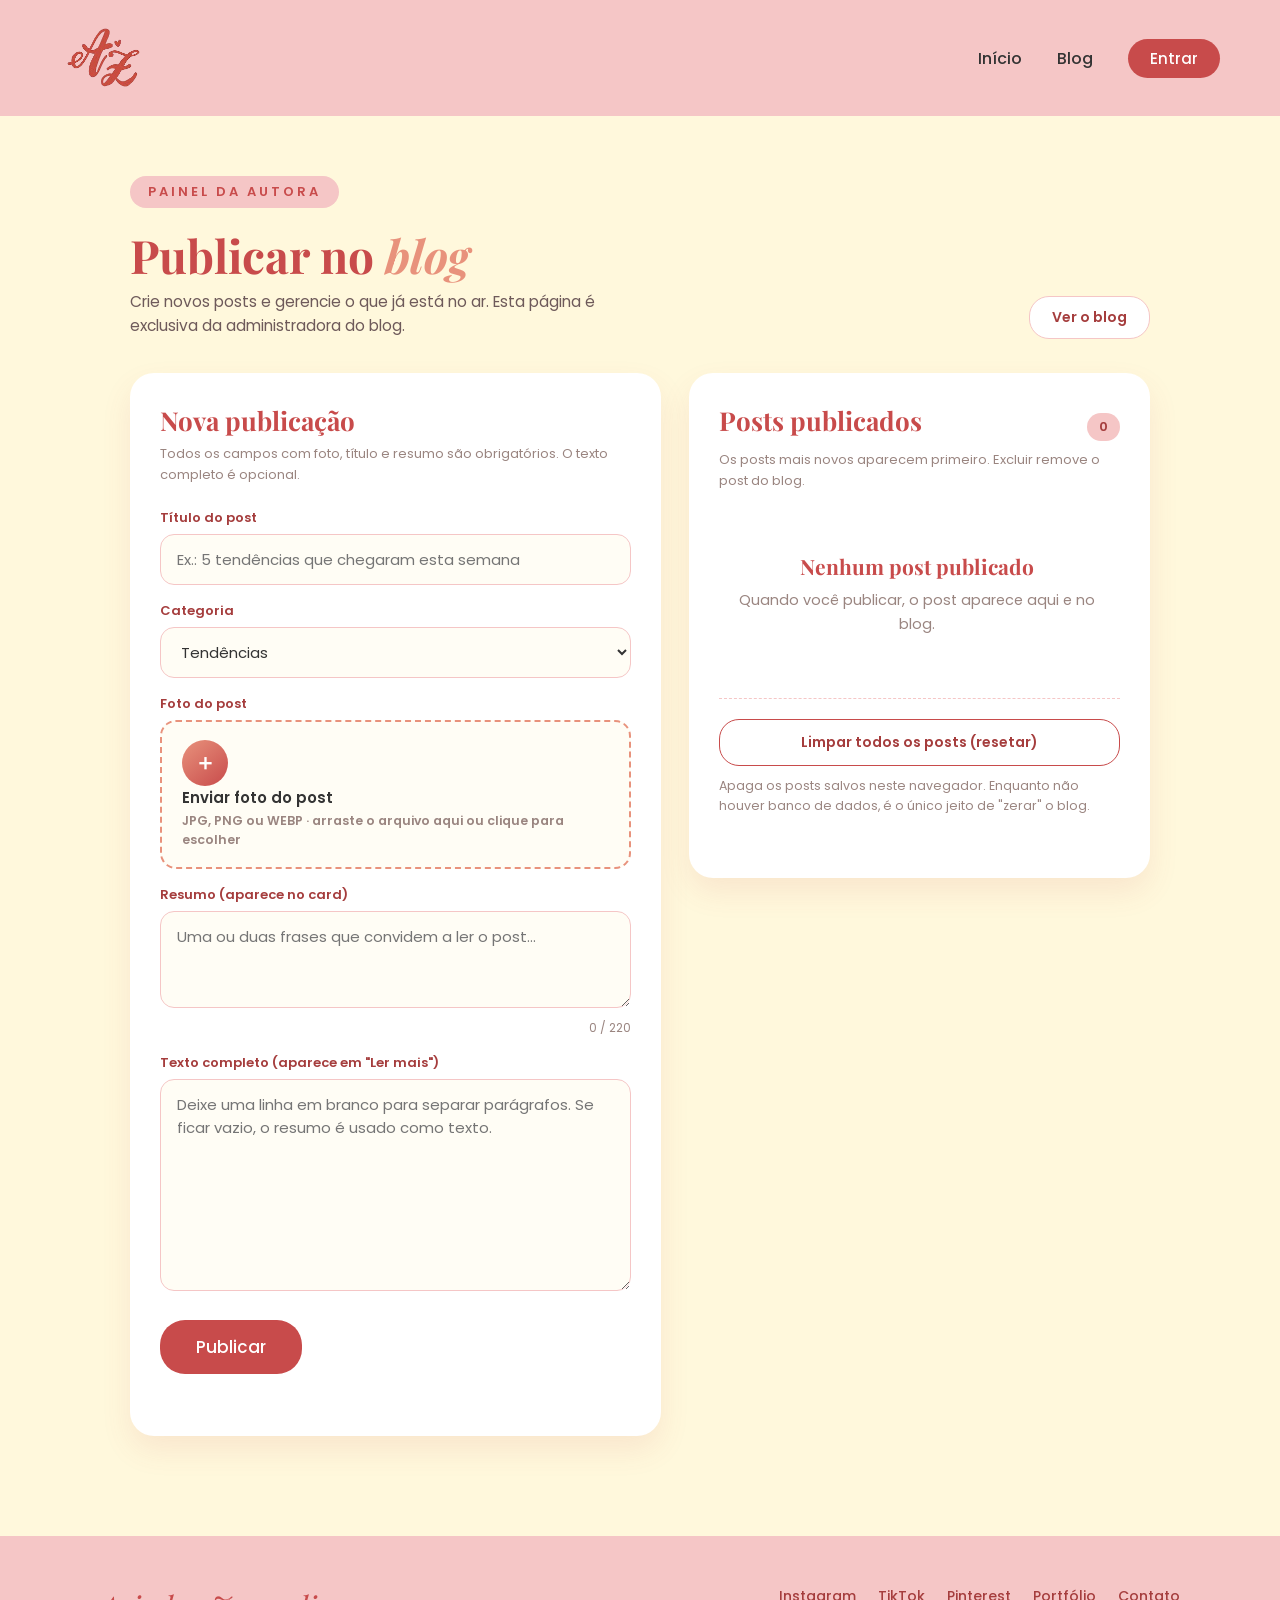
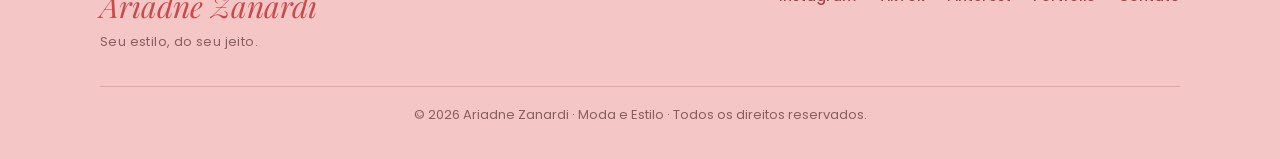
==== admin-blog.html @ e95bd49a "Inserção de telas de guarda-roupa - estágio inicial" ====
<!DOCTYPE html>
<html lang="pt-BR">
<head>
    <meta charset="UTF-8">
    <meta name="viewport" content="width=device-width, initial-scale=1.0">
    <meta name="robots" content="noindex, nofollow">
    <title>Painel da Autora - Ariadne Zanardi</title>
    <link rel="stylesheet" href="./style/blog.css">
    <link rel="stylesheet" href="./style/admin-blog.css">
    <link href="https://fonts.googleapis.com/css2?family=Playfair+Display:ital,wght@0,400;0,600;0,700;1,400&family=Poppins:wght@300;400;500;600&display=swap" rel="stylesheet">
</head>
<body>
    <!-- ================= Header (mesmo do blog) ================= -->
    <header>
        <a href="index.html" class="logo-link">
            <img src="images/logo.png" alt="Ariadne Zanardi" class="logo"
                 onerror="this.classList.add('logo-broken'); document.getElementById('logoFallback').classList.add('show');">
            <span class="logo-fallback" id="logoFallback">Ariadne Zanardi</span>
        </a>
        <nav>
            <a href="index.html">Início</a>
            <a href="blog.html">Blog</a>
            <a href="conta.html" class="btn-entrar" id="navAuthLink">Entrar</a>
        </nav>
    </header>

    <main class="adm-wrap">

        <!-- ================= Painel da Autora (página exclusiva da administradora) ================= -->
        <div id="adminApp">

            <div class="adm-top">
                <div>
                    <span class="eyebrow">Painel da Autora</span>
                    <h1>Publicar no <em>blog</em></h1>
                    <p>Crie novos posts e gerencie o que já está no ar. Esta página é exclusiva da administradora do blog.</p>
                </div>
                <div class="adm-top-actions">
                    <a href="blog.html" class="adm-link-btn">Ver o blog</a>
                </div>
            </div>

            <div class="adm-layout">

                <!-- ---------- Nova publicação ---------- -->
                <section class="adm-card" aria-labelledby="formTitle">
                    <h2 id="formTitle">Nova publicação</h2>
                    <p class="note">Todos os campos com foto, título e resumo são obrigatórios. O texto completo é opcional.</p>

                    <div class="adm-field">
                        <label for="newTitle">Título do post</label>
                        <input type="text" id="newTitle" maxlength="120" placeholder="Ex.: 5 tendências que chegaram esta semana">
                    </div>

                    <div class="adm-field">
                        <label for="newCat">Categoria</label>
                        <select id="newCat">
                            <option value="tendencias">Tendências</option>
                            <option value="looks">Looks</option>
                            <option value="capsula">Guarda-roupa cápsula</option>
                            <option value="consultoria">Consultoria</option>
                        </select>
                    </div>

                    <div class="adm-field">
                        <span class="adm-label">Foto do post</span>

                        <label class="upload-box" for="newImage" id="uploadBox">
                            <input type="file" id="newImage" accept="image/*" hidden>
                            <span class="upload-icon">＋</span>
                            <span class="upload-text">
                                <strong>Enviar foto do post</strong>
                                <small>JPG, PNG ou WEBP · arraste o arquivo aqui ou clique para escolher</small>
                            </span>
                        </label>
                        <p class="upload-error" id="uploadError" role="alert"></p>

                        <div class="upload-preview" id="uploadPreview" hidden>
                            <img id="previewImg" alt="Prévia da foto do post">
                            <button type="button" class="btn-remove" id="removeImage">Remover foto</button>
                        </div>
                    </div>

                    <div class="adm-field">
                        <label for="newExcerpt">Resumo (aparece no card)</label>
                        <textarea id="newExcerpt" rows="3" maxlength="220" placeholder="Uma ou duas frases que convidem a ler o post..."></textarea>
                        <span class="count" id="excerptCount">0 / 220</span>
                    </div>

                    <div class="adm-field">
                        <label for="newContent">Texto completo (aparece em "Ler mais")</label>
                        <textarea id="newContent" rows="8" placeholder="Deixe uma linha em branco para separar parágrafos. Se ficar vazio, o resumo é usado como texto."></textarea>
                    </div>

                    <button type="button" class="btn-blog adm-submit" id="publishBtn">Publicar</button>
                    <p class="adm-status" id="publishStatus" role="status"></p>
                </section>

                <!-- ---------- Posts publicados ---------- -->
                <section class="adm-card" aria-labelledby="listTitle">
                    <div class="adm-list-head">
                        <h2 id="listTitle">Posts publicados</h2>
                        <span class="adm-count" id="postCount">0</span>
                    </div>
                    <p class="note">Os posts mais novos aparecem primeiro. Excluir remove o post do blog.</p>

                    <ul class="adm-posts" id="postsList"></ul>

                    <hr class="author-divider">

                    <button type="button" class="btn-reset" id="resetPostsBtn">Limpar todos os posts (resetar)</button>
                    <p class="author-hint">
                        Apaga os posts salvos neste navegador. Enquanto não houver banco de dados,
                        é o único jeito de "zerar" o blog.
                    </p>
                    <p class="adm-status" id="listStatus" role="status"></p>
                </section>

            </div>
        </div>
    </main>

    <!-- ================= Footer ================= -->
    <footer>
        <div class="footer-inner">
            <div class="footer-brand">
                Ariadne Zanardi
                <small>Seu estilo, do seu jeito.</small>
            </div>
            <div class="footer-social">
                <a href="#">Instagram</a>
                <a href="#">TikTok</a>
                <a href="#">Pinterest</a>
                <a href="#">Portfólio</a>
                <a href="#">Contato</a>
            </div>
        </div>
        <p class="footer-bottom">© <span id="year"></span> Ariadne Zanardi · Moda e Estilo · Todos os direitos reservados.</p>
    </footer>

    <script type="module" src="./database/navAuth.js"></script>
    <script>
        /* ==========================================================
           PAINEL DA AUTORA — protótipo sem banco de dados

           Esta página é só da administradora e abre livremente (sem login).
           Tudo que depende de servidor está concentrado em UM objeto,
           o PostsAPI, para quem for ligar o banco trocar só ele.

           ----------------------------------------------------------
           PONTOS DE BACKEND (resumo para quem for implementar)
           ----------------------------------------------------------
           POSTS (tabela sugerida: posts)
             id (PK) | title | category | excerpt | content | image_url
             | created_at | author_id
             GET    /api/posts           -> lista (blog.html também usa)
             POST   /api/posts           -> cria (multipart/form-data, com a imagem)
             DELETE /api/posts/:id       -> exclui um post
             DELETE /api/posts           -> apaga todos (opcional; só para o reset)
             * A imagem deve ir para um storage (S3, Firebase Storage,
               pasta do servidor...) e o banco guarda só a URL em image_url.

           PERMISSÃO (quando houver login)
             * Esta página não tem proteção no navegador. Quando existir
               login, os endpoints de escrita (POST/DELETE) devem aceitar só
               usuários com role === 'admin' (401/403 para os demais), e o
               link para esta página pode aparecer só para a admin.

           Enquanto isso, os posts ficam no localStorage com a MESMA chave
           e o MESMO formato que o blog.html lê (az_blog_posts).
           ========================================================== */

        const $ = id => document.getElementById(id);

        /* ==========================================================
           PostsAPI — acesso aos posts
              Todas as funções são async de propósito: quando virarem
              chamadas fetch(), o restante da página continua igual.
           ========================================================== */
        const PostsAPI = (() => {
            const STORAGE_KEY = 'az_blog_posts';   // mesma chave lida pelo blog.html

            function readLocal() {
                try {
                    const raw = localStorage.getItem(STORAGE_KEY);
                    return raw ? JSON.parse(raw) : [];
                } catch (e) {
                    console.error('Não foi possível ler os posts salvos:', e);
                    return [];
                }
            }

            function writeLocal(posts) {
                try {
                    localStorage.setItem(STORAGE_KEY, JSON.stringify(posts));
                    return true;
                } catch (e) {
                    // Ex.: estourou o limite do localStorage (fotos grandes)
                    console.error('Não foi possível salvar os posts:', e);
                    return false;
                }
            }

            return {
                /* BACKEND: const res = await fetch('/api/posts'); return res.json(); */
                async list() {
                    return readLocal();
                },

                /* BACKEND:
                   const data = new FormData();
                   data.append('image', imageFile);          // o File ORIGINAL, não o base64
                   data.append('title', title);
                   data.append('category', cat);
                   data.append('excerpt', excerpt);
                   data.append('content', content);
                   const res = await fetch('/api/posts', { method: 'POST', body: data, credentials: 'include' });
                   if (!res.ok) throw new Error('FALHA_AO_PUBLICAR');
                   return res.json();                        // devolve o post criado (com id e image_url)
                */
                async create({ title, cat, excerpt, content, imageDataUrl }) {
                    const now = new Date();
                    const post = {
                        id: Date.now(),
                        title,
                        cat,
                        excerpt,
                        content: content || excerpt,
                        imageUrl: imageDataUrl,
                        createdAt: now.getTime(),
                        dateLabel: now.toLocaleDateString('pt-BR', { day: 'numeric', month: 'short', year: 'numeric' })
                    };

                    const posts = readLocal();
                    posts.unshift(post);                      // post novo aparece primeiro
                    if (!writeLocal(posts)) throw new Error('ARMAZENAMENTO_CHEIO');
                    return post;
                },

                /* BACKEND: await fetch('/api/posts/' + id, { method: 'DELETE', credentials: 'include' }); */
                async remove(id) {
                    const posts = readLocal().filter(p => p.id !== id);
                    if (!writeLocal(posts)) throw new Error('FALHA_AO_EXCLUIR');
                },

                /* BACKEND: await fetch('/api/posts', { method: 'DELETE', credentials: 'include' }); */
                async clearAll() {
                    try {
                        localStorage.removeItem(STORAGE_KEY);
                    } catch (e) {
                        throw new Error('FALHA_AO_LIMPAR');
                    }
                }
            };
        })();

        const catLabels = {
            tendencias: 'Tendências',
            looks: 'Looks',
            capsula: 'Guarda-roupa cápsula',
            consultoria: 'Consultoria'
        };

        /* ==========================================================
           Lista de posts publicados
           ========================================================== */
        const postsList = $('postsList');
        const listStatus = $('listStatus');

        function buildPostItem(post) {
            const li = document.createElement('li');
            li.className = 'adm-post';

            const thumb = document.createElement('img');
            thumb.className = 'adm-post-thumb';
            thumb.src = post.imageUrl;
            thumb.alt = '';

            const info = document.createElement('div');
            info.className = 'adm-post-info';

            const title = document.createElement('h3');
            title.textContent = post.title;

            const meta = document.createElement('p');
            meta.className = 'adm-post-meta';
            const cat = document.createElement('span');
            cat.className = 'cat';
            cat.textContent = catLabels[post.cat] || post.cat;
            meta.append(cat, ' · ' + (post.dateLabel || ''));

            info.append(title, meta);

            const actions = document.createElement('div');
            actions.className = 'adm-post-actions';

            const view = document.createElement('a');
            view.className = 'adm-mini';
            view.href = 'post.html?id=' + post.id;
            view.textContent = 'Ver';

            const del = document.createElement('button');
            del.type = 'button';
            del.className = 'adm-mini danger';
            del.textContent = 'Excluir';
            del.addEventListener('click', () => deletePost(post));

            actions.append(view, del);
            li.append(thumb, info, actions);
            return li;
        }

        async function renderPosts() {
            const posts = await PostsAPI.list();
            postsList.innerHTML = '';
            $('postCount').textContent = posts.length;

            if (!posts.length) {
                const li = document.createElement('li');
                li.className = 'adm-empty';
                li.innerHTML = '<strong>Nenhum post publicado</strong>Quando você publicar, o post aparece aqui e no blog.';
                postsList.appendChild(li);
                return;
            }

            posts.forEach(p => postsList.appendChild(buildPostItem(p)));
        }

        async function deletePost(post) {
            if (!window.confirm('Excluir o post "' + post.title + '"? Essa ação não pode ser desfeita.')) return;

            try {
                await PostsAPI.remove(post.id);
                listStatus.classList.add('ok');
                listStatus.textContent = 'Post excluído.';
                renderPosts();
            } catch (err) {
                listStatus.classList.remove('ok');
                listStatus.textContent = 'Não foi possível excluir o post agora.';
            }
        }

        $('resetPostsBtn').addEventListener('click', async () => {
            const confirmed = window.confirm(
                'Tem certeza? Isso vai apagar TODOS os posts publicados. Essa ação não pode ser desfeita.'
            );
            if (!confirmed) return;

            try {
                await PostsAPI.clearAll();
                listStatus.classList.add('ok');
                listStatus.textContent = 'Posts apagados. O blog foi resetado.';
                renderPosts();
            } catch (err) {
                listStatus.classList.remove('ok');
                listStatus.textContent = 'Não foi possível apagar os posts agora.';
            }
        });

        /* ==========================================================
           Upload da foto do post
           ========================================================== */
        const imageInput = $('newImage');
        const uploadBox = $('uploadBox');
        const uploadError = $('uploadError');
        const uploadPreview = $('uploadPreview');
        const previewImg = $('previewImg');

        let uploadedFileDataUrl = null; // base64 já comprimido (para caber no localStorage)

        const MAX_SIZE_MB = 15;       // limite do arquivo ORIGINAL escolhido pela pessoa
        const MAX_DIMENSION = 1600;   // maior lado da imagem, depois de redimensionada
        const JPEG_QUALITY = 0.82;    // qualidade da compressão (0 a 1)

        /* Monta o conteúdo da caixa de upload sem usar innerHTML
           (o nome do arquivo vem do usuário). */
        function setUploadBox(icon, title, small) {
            uploadBox.querySelectorAll('.upload-icon, .upload-text').forEach(n => n.remove());

            const ic = document.createElement('span');
            ic.className = 'upload-icon';
            ic.textContent = icon;

            const text = document.createElement('span');
            text.className = 'upload-text';
            const strong = document.createElement('strong');
            strong.textContent = title;
            text.appendChild(strong);

            if (small) {
                const sm = document.createElement('small');
                sm.textContent = small;
                text.appendChild(sm);
            }

            uploadBox.append(ic, text);
        }

        const UPLOAD_IDLE = ['＋', 'Enviar foto do post', 'JPG, PNG ou WEBP · arraste o arquivo aqui ou clique para escolher'];

        /* BACKEND: com servidor, esta compressão deixa de ser necessária:
           envie o File original por FormData e guarde só a URL devolvida. */
        function compressImage(file) {
            return new Promise((resolve, reject) => {
                const reader = new FileReader();

                reader.onload = () => {
                    const img = new Image();

                    img.onload = () => {
                        let { width, height } = img;

                        if (width > MAX_DIMENSION || height > MAX_DIMENSION) {
                            if (width > height) {
                                height = Math.round(height * (MAX_DIMENSION / width));
                                width = MAX_DIMENSION;
                            } else {
                                width = Math.round(width * (MAX_DIMENSION / height));
                                height = MAX_DIMENSION;
                            }
                        }

                        const canvas = document.createElement('canvas');
                        canvas.width = width;
                        canvas.height = height;
                        canvas.getContext('2d').drawImage(img, 0, 0, width, height);

                        resolve(canvas.toDataURL('image/jpeg', JPEG_QUALITY));
                    };

                    img.onerror = () => reject(new Error('Não consegui processar essa imagem.'));
                    img.src = reader.result;
                };

                reader.onerror = () => reject(new Error('Não consegui ler essa imagem.'));
                reader.readAsDataURL(file);
            });
        }

        function clearImage() {
            uploadedFileDataUrl = null;
            imageInput.value = '';
            uploadPreview.hidden = true;
            previewImg.removeAttribute('src');
            uploadBox.classList.remove('has-file');
            setUploadBox(...UPLOAD_IDLE);
        }

        function showPreview(file) {
            uploadError.textContent = '';
            setUploadBox('⏳', 'Preparando a imagem…');

            compressImage(file)
                .then(dataUrl => {
                    uploadedFileDataUrl = dataUrl;
                    previewImg.src = dataUrl;
                    uploadPreview.hidden = false;

                    const approxKB = Math.round((dataUrl.length * 0.75) / 1024);
                    uploadBox.classList.add('has-file');
                    setUploadBox('✓', file.name, '~' + approxKB + ' KB depois de otimizada · clique para trocar a foto');
                })
                .catch(err => {
                    clearImage();
                    uploadError.textContent = err.message || 'Não consegui processar essa imagem, tente outra.';
                });
        }

        function handleFile(file) {
            if (!file) return;

            if (!file.type.startsWith('image/')) {
                uploadError.textContent = 'Escolha um arquivo de imagem (JPG, PNG ou WEBP).';
                return;
            }

            if (file.size > MAX_SIZE_MB * 1024 * 1024) {
                uploadError.textContent = 'A imagem é muito grande. Envie um arquivo de até ' + MAX_SIZE_MB + ' MB.';
                return;
            }

            showPreview(file);
        }

        imageInput.addEventListener('change', () => handleFile(imageInput.files[0]));

        ['dragenter', 'dragover'].forEach(evt =>
            uploadBox.addEventListener(evt, e => {
                e.preventDefault();
                uploadBox.classList.add('dragover');
            })
        );

        ['dragleave', 'drop'].forEach(evt =>
            uploadBox.addEventListener(evt, e => {
                e.preventDefault();
                uploadBox.classList.remove('dragover');
            })
        );

        uploadBox.addEventListener('drop', e => handleFile(e.dataTransfer.files[0]));
        $('removeImage').addEventListener('click', clearImage);

        /* ---------- Contador do resumo ---------- */
        const excerptField = $('newExcerpt');
        excerptField.addEventListener('input', () => {
            $('excerptCount').textContent = excerptField.value.length + ' / ' + excerptField.maxLength;
        });

        /* ==========================================================
           Publicar
           ========================================================== */
        const publishBtn = $('publishBtn');
        const publishStatus = $('publishStatus');

        function setPublishStatus(text, ok) {
            publishStatus.textContent = text;
            publishStatus.classList.toggle('ok', !!ok);
        }

        publishBtn.addEventListener('click', async () => {
            const title = $('newTitle').value.trim();
            const excerpt = excerptField.value.trim();
            const content = $('newContent').value.trim();

            if (!uploadedFileDataUrl) {
                uploadError.textContent = 'Envie a foto do post antes de publicar.';
                uploadBox.scrollIntoView({ behavior: 'smooth', block: 'center' });
                return;
            }

            if (!title || !excerpt) {
                setPublishStatus('Preencha título e resumo para publicar.', false);
                return;
            }

            publishBtn.disabled = true;
            setPublishStatus('Publicando…', true);

            try {
                await PostsAPI.create({
                    title,
                    cat: $('newCat').value,
                    excerpt,
                    content,
                    imageDataUrl: uploadedFileDataUrl
                });
            } catch (err) {
                publishBtn.disabled = false;
                setPublishStatus(
                    err.message === 'ARMAZENAMENTO_CHEIO'
                        ? 'Não deu para salvar: o navegador não tem mais espaço reservado para o site. ' +
                          'Tente uma foto mais simples ou exclua algum post antigo para abrir espaço.'
                        : 'Não foi possível publicar agora. Tente novamente.',
                    false
                );
                return;
            }

            publishBtn.disabled = false;

            /* limpa o formulário */
            $('newTitle').value = '';
            excerptField.value = '';
            $('newContent').value = '';
            $('excerptCount').textContent = '0 / ' + excerptField.maxLength;
            clearImage();

            setPublishStatus('Publicado no blog! ♡', true);
            renderPosts();
        });

        /* ---------- Início ---------- */
        $('year').textContent = new Date().getFullYear();
        renderPosts();
    </script>
</body>
</html>
---- style/blog.css ----
/* ==========================================================
   BLOG - Ariadne Zanardi
   Arquivo: style/blog.css
   Paleta: creme #FFF8DC | rosa #F5C6C6 | vermelho #C84B4B
           coral #E8927C | texto #333
   Fontes: Playfair Display (títulos) + Poppins (texto)
   ========================================================== */

* {
    margin: 0;
    padding: 0;
    box-sizing: border-box;
}

body {
    font-family: 'Poppins', sans-serif;
    background-color: #FFF8DC;
    color: #333;
}

img { display: block; }

/* ---------- Header (mesmo do index) ---------- */
header {
    background-color: #F5C6C6;
    padding: 15px 60px;
    display: flex;
    justify-content: space-between;
    align-items: center;
}

.logo-link {
    display: flex;
    align-items: center;
    text-decoration: none;
}

.logo {
    width: 7vw;
    height: auto;
}

/* fallback usado apenas no preview do protótipo */
.logo-broken { display: none; }

.logo-fallback {
    display: none;
    font-family: 'Playfair Display', serif;
    font-style: italic;
    font-weight: 700;
    font-size: 26px;
    color: #C84B4B;
    letter-spacing: 1px;
}

.logo-fallback.show { display: block; }

nav {
    display: flex;
    gap: 35px;
    align-items: center;
}

nav a {
    text-decoration: none;
    color: #333;
    font-size: 16px;
    font-weight: 500;
    transition: color 0.3s;
}

nav a:hover { color: #C84B4B; }

nav a.active {
    color: #C84B4B;
    text-decoration: underline;
    text-underline-offset: 4px;
}

.btn-entrar {
    background-color: #C84B4B;
    color: white;
    padding: 8px 22px;
    border-radius: 20px;
    text-decoration: none;
    font-size: 15px;
    font-weight: 500;
    transition: background-color 0.3s;
}

.btn-entrar:hover { background-color: #A53D3D; }

/* ---------- Capa do blog (formato revista) ---------- */
.blog-cover {
    display: flex;
    align-items: center;
    justify-content: space-between;
    gap: 50px;
    max-width: 1400px;
    margin: 0 auto;
    padding: 70px 100px 60px;
}

.cover-text {
    flex: 1;
    position: relative;
}

.eyebrow {
    display: inline-block;
    font-size: 13px;
    font-weight: 600;
    letter-spacing: 3px;
    text-transform: uppercase;
    color: #C84B4B;
    background-color: #F5C6C6;
    padding: 6px 18px;
    border-radius: 20px;
    margin-bottom: 22px;
}

.cover-text h1 {
    font-family: 'Playfair Display', serif;
    font-size: 58px;
    line-height: 1.12;
    color: #C84B4B;
    margin-bottom: 20px;
}

.cover-text h1 em {
    font-style: italic;
    color: #E8927C;
}

.cover-text .lead {
    font-size: 19px;
    line-height: 1.55;
    max-width: 520px;
    margin-bottom: 28px;
}

.author-strip {
    display: flex;
    align-items: center;
    gap: 14px;
}

.author-avatar {
    width: 52px;
    height: 52px;
    border-radius: 50%;
    background: linear-gradient(140deg, #E8927C, #C84B4B);
    color: #fff;
    font-family: 'Playfair Display', serif;
    font-size: 20px;
    display: flex;
    align-items: center;
    justify-content: center;
    flex-shrink: 0;
}

.author-strip .who {
    font-size: 15px;
    font-weight: 600;
    line-height: 1.3;
}

.author-strip .role {
    font-size: 13px;
    font-weight: 400;
    color: #8a6f65;
}

.cover-photo {
    flex-shrink: 0;
    width: 420px;
    height: 540px;
    border-radius: 35px;
    overflow: hidden;
    box-shadow: 12px 12px 0px #E8927C;
    background-color: #f1dcdc;
}

.cover-photo img {
    width: 100%;
    height: 100%;
    object-fit: cover;
}

/* ---------- Títulos de seção ---------- */
.section-label {
    display: flex;
    align-items: center;
    gap: 16px;
    margin-bottom: 26px;
}

.section-label h2 {
    font-family: 'Playfair Display', serif;
    font-size: 34px;
    color: #C84B4B;
    white-space: nowrap;
}

.section-label .line {
    flex: 1;
    height: 2px;
    background-color: #F5C6C6;
}

.tag {
    display: inline-block;
    align-self: flex-start;
    background-color: #F5C6C6;
    color: #A53D3D;
    font-size: 12px;
    font-weight: 600;
    letter-spacing: 1.2px;
    text-transform: uppercase;
    padding: 5px 14px;
    border-radius: 14px;
    margin-bottom: 18px;
}

.meta {
    font-size: 13px;
    color: #9a8580;
    letter-spacing: 0.3px;
    margin-bottom: 26px;
}

/* botão principal (usado em vários lugares) */
.btn-blog {
    display: inline-block;
    align-self: flex-start;
    background-color: #C84B4B;
    color: white;
    padding: 14px 36px;
    border-radius: 25px;
    text-decoration: none;
    font-size: 17px;
    font-weight: 500;
    transition: background-color 0.3s;
    border: none;
    cursor: pointer;
    font-family: 'Poppins', sans-serif;
}

.btn-blog:hover { background-color: #A53D3D; }

/* ---------- Filtros ---------- */
.feed-wrap {
    max-width: 1400px;
    margin: 0 auto;
    padding: 0 100px 40px;
}

.feed-head {
    display: flex;
    align-items: flex-end;
    justify-content: space-between;
    flex-wrap: wrap;
    gap: 20px;
    border-top: 2px solid #F5C6C6;
    padding-top: 40px;
    margin-bottom: 34px;
}

.feed-head h2 {
    font-family: 'Playfair Display', serif;
    font-size: 42px;
    color: #C84B4B;
}

.feed-head .hint {
    font-size: 14px;
    color: #9a8580;
    margin-top: 6px;
}

.chips {
    display: flex;
    flex-wrap: wrap;
    gap: 10px;
}

.chip {
    font-family: 'Poppins', sans-serif;
    font-size: 14px;
    font-weight: 500;
    color: #A53D3D;
    background-color: transparent;
    border: 1.5px solid #E8927C;
    padding: 8px 20px;
    border-radius: 22px;
    cursor: pointer;
    transition: all 0.25s;
}

.chip:hover { background-color: #F5C6C6; }

.chip.active {
    background-color: #C84B4B;
    border-color: #C84B4B;
    color: #fff;
}

/* ---------- Grade de posts ---------- */
.grid {
    display: grid;
    grid-template-columns: repeat(auto-fill, minmax(310px, 1fr));
    gap: 34px;
}

.card {
    background-color: #fff;
    border-radius: 24px;
    overflow: hidden;
    display: flex;
    flex-direction: column;
    box-shadow: 0 10px 26px rgba(200, 75, 75, 0.08);
    transition: transform 0.3s, box-shadow 0.3s;
}

.card:hover {
    transform: translateY(-6px);
    box-shadow: 0 20px 36px rgba(200, 75, 75, 0.16);
}

.card-media {
    position: relative;
    height: 290px;
    background-color: #f1dcdc;
    overflow: hidden;
}

.card-media img {
    width: 100%;
    height: 100%;
    object-fit: cover;
    transition: transform 0.5s;
}

.card:hover .card-media img { transform: scale(1.05); }

.card-media .tag {
    position: absolute;
    top: 16px;
    left: 16px;
    margin: 0;
    background-color: rgba(255, 248, 220, 0.92);
}

.icon-btn {
    position: absolute;
    top: 14px;
    right: 14px;
    width: 38px;
    height: 38px;
    border-radius: 50%;
    border: none;
    background-color: rgba(255, 255, 255, 0.92);
    color: #C84B4B;
    font-size: 19px;
    line-height: 1;
    cursor: pointer;
    transition: background-color 0.25s, transform 0.2s;
}

.icon-btn:hover { transform: scale(1.08); }

.icon-btn.saved {
    background-color: #C84B4B;
    color: #fff;
}

.card-body {
    padding: 24px 26px 26px;
    display: flex;
    flex-direction: column;
    flex: 1;
}

.card-body h3 {
    font-family: 'Playfair Display', serif;
    font-size: 25px;
    line-height: 1.28;
    margin: 6px 0 12px;
}

.card-body h3 a {
    color: #333;
    text-decoration: none;
    transition: color 0.25s;
}

.card-body h3 a:hover { color: #C84B4B; }

.excerpt {
    font-size: 15px;
    line-height: 1.6;
    color: #6b5a55;
    margin-bottom: 20px;
}

.card-foot {
    margin-top: auto;
    display: flex;
    align-items: center;
    justify-content: space-between;
    border-top: 1.5px dashed #F5C6C6;
    padding-top: 16px;
}

.like-btn {
    background: none;
    border: none;
    font-family: 'Poppins', sans-serif;
    font-size: 14px;
    color: #A53D3D;
    cursor: pointer;
    display: flex;
    align-items: center;
    gap: 7px;
}

.like-btn.liked { font-weight: 600; }

.read {
    font-size: 14px;
    font-weight: 600;
    color: #C84B4B;
    text-decoration: none;
}

.read:hover {
    text-decoration: underline;
    text-underline-offset: 3px;
}

.empty-state {
    text-align: center;
    padding: 50px 20px;
    font-size: 17px;
    color: #9a8580;
}

/* ---------- Comentários ---------- */
.comments-wrap {
    max-width: 900px;
    margin: 0 auto;
    padding: 70px 100px 20px;
}

.comments-wrap h2 {
    font-family: 'Playfair Display', serif;
    font-size: 38px;
    color: #C84B4B;
    margin-bottom: 10px;
}

.comments-wrap .hint {
    font-size: 14px;
    color: #9a8580;
    margin-bottom: 32px;
}

.comment-form {
    background-color: #fff;
    border-radius: 22px;
    padding: 24px;
    box-shadow: 0 10px 26px rgba(200, 75, 75, 0.08);
    margin-bottom: 34px;
}

.form-row {
    display: flex;
    gap: 14px;
    flex-wrap: wrap;
    margin-bottom: 14px;
}

.comment-form input,
.comment-form textarea {
    font-family: 'Poppins', sans-serif;
    font-size: 15px;
    color: #333;
    border: 1.5px solid #F5C6C6;
    background-color: #FFFDF5;
    border-radius: 14px;
    padding: 13px 16px;
    width: 100%;
    resize: vertical;
}

.comment-form input:focus,
.comment-form textarea:focus {
    outline: none;
    border-color: #C84B4B;
}

.form-row input {
    flex: 1;
    min-width: 200px;
}

.comment-form .actions {
    display: flex;
    align-items: center;
    justify-content: space-between;
    gap: 16px;
    flex-wrap: wrap;
    margin-top: 16px;
}

.comment-form .actions span {
    font-size: 13px;
    color: #9a8580;
}

.comment-list {
    display: flex;
    flex-direction: column;
    gap: 18px;
}

.comment {
    display: flex;
    gap: 16px;
    background-color: #fff;
    border-radius: 20px;
    padding: 20px 22px;
    box-shadow: 0 8px 20px rgba(200, 75, 75, 0.06);
}

.comment .bubble-avatar {
    width: 44px;
    height: 44px;
    border-radius: 50%;
    flex-shrink: 0;
    background-color: #F5C6C6;
    color: #A53D3D;
    font-weight: 600;
    display: flex;
    align-items: center;
    justify-content: center;
}

.comment .c-head {
    display: flex;
    align-items: baseline;
    gap: 10px;
    flex-wrap: wrap;
    margin-bottom: 6px;
}

.comment .c-name {
    font-weight: 600;
    font-size: 15px;
}

.comment .c-date {
    font-size: 12px;
    color: #9a8580;
}

.comment .c-text {
    font-size: 15px;
    line-height: 1.6;
    color: #5a4a45;
}

.comment.author-reply {
    background-color: #FFF1F1;
    margin-left: 40px;
}

.badge-autora {
    font-size: 11px;
    font-weight: 600;
    text-transform: uppercase;
    letter-spacing: 0.8px;
    color: #fff;
    background-color: #C84B4B;
    padding: 3px 10px;
    border-radius: 10px;
}

/* ---------- Newsletter / e-mail ---------- */
.newsletter {
    max-width: 900px;
    margin: 50px auto 0;
    padding: 0 100px;
}

.newsletter-inner {
    background-color: #fff;
    border: 2px dashed #E8927C;
    border-radius: 26px;
    padding: 40px;
    text-align: center;
}

.newsletter-inner h2 {
    font-family: 'Playfair Display', serif;
    font-size: 32px;
    color: #C84B4B;
    margin-bottom: 10px;
}

.newsletter-inner p {
    font-size: 15px;
    color: #6b5a55;
    margin-bottom: 24px;
}

.newsletter-form {
    display: flex;
    gap: 12px;
    justify-content: center;
    flex-wrap: wrap;
}

.newsletter-form input {
    font-family: 'Poppins', sans-serif;
    font-size: 15px;
    border: 1.5px solid #F5C6C6;
    background-color: #FFFDF5;
    border-radius: 22px;
    padding: 13px 20px;
    min-width: 260px;
}

.newsletter-form input:focus {
    outline: none;
    border-color: #C84B4B;
}

.newsletter-status {
    margin-top: 18px;
    font-size: 14px;
    font-weight: 500;
    color: #C84B4B;
    min-height: 20px;
}

/* ---------- Área da Autora ---------- */
.author-area {
    max-width: 900px;
    margin: 60px auto 90px;
    padding: 0 100px;
}

.author-toggle {
    width: 100%;
    text-align: left;
    background-color: #fff;
    border: 1.5px solid #F5C6C6;
    border-radius: 20px;
    padding: 20px 26px;
    cursor: pointer;
    font-family: 'Poppins', sans-serif;
    font-size: 16px;
    font-weight: 600;
    color: #A53D3D;
    display: flex;
    justify-content: space-between;
    align-items: center;
    gap: 16px;
}

.author-toggle .lock {
    font-size: 13px;
    font-weight: 400;
    color: #9a8580;
}

.author-panel {
    display: none;
    background-color: #fff;
    border-radius: 20px;
    padding: 28px;
    margin-top: 14px;
    box-shadow: 0 14px 30px rgba(200, 75, 75, 0.10);
}

.author-panel.open { display: block; }

.author-panel h3 {
    font-family: 'Playfair Display', serif;
    font-size: 26px;
    color: #C84B4B;
    margin-bottom: 6px;
}

.author-panel .note {
    font-size: 13px;
    color: #9a8580;
    margin-bottom: 20px;
    line-height: 1.6;
}

.author-panel input,
.author-panel textarea,
.author-panel select {
    font-family: 'Poppins', sans-serif;
    font-size: 15px;
    color: #333;
    border: 1.5px solid #F5C6C6;
    background-color: #FFFDF5;
    border-radius: 14px;
    padding: 13px 16px;
    width: 100%;
    margin-bottom: 14px;
    resize: vertical;
}

.author-panel input:focus,
.author-panel textarea:focus,
.author-panel select:focus {
    outline: none;
    border-color: #C84B4B;
}

.author-status {
    font-size: 14px;
    font-weight: 500;
    color: #C84B4B;
    margin-top: 12px;
    min-height: 18px;
}

.author-divider {
    border: none;
    border-top: 1.5px dashed #F5C6C6;
    margin: 26px 0 20px;
}

.btn-reset {
    display: block;
    width: 100%;
    background-color: #fff;
    color: #A53D3D;
    border: 1.5px solid #C84B4B;
    padding: 12px 20px;
    border-radius: 20px;
    font-family: 'Poppins', sans-serif;
    font-size: 14px;
    font-weight: 600;
    cursor: pointer;
    transition: background-color 0.25s, color 0.25s;
}

.btn-reset:hover {
    background-color: #C84B4B;
    color: #fff;
}

.author-hint {
    font-size: 12.5px;
    color: #9a8580;
    margin-top: 10px;
    line-height: 1.6;
}

/* ---------- Upload de imagem do post ---------- */
.upload-box {
    display: flex;
    align-items: center;
    gap: 16px;
    border: 2px dashed #E8927C;
    background-color: #FFFDF5;
    border-radius: 16px;
    padding: 18px 20px;
    margin-bottom: 0;
    cursor: pointer;
    transition: background-color 0.25s, border-color 0.25s;
}

.upload-box:hover,
.upload-box.dragover {
    background-color: #FFF1F1;
    border-color: #C84B4B;
}

.upload-box.has-file {
    border-style: solid;
    border-color: #C84B4B;
}

.upload-icon {
    flex-shrink: 0;
    width: 46px;
    height: 46px;
    border-radius: 50%;
    background: linear-gradient(140deg, #E8927C, #C84B4B);
    color: #fff;
    font-size: 22px;
    display: flex;
    align-items: center;
    justify-content: center;
}

.upload-text { min-width: 0; }

.upload-text strong {
    display: block;
    font-size: 15px;
    font-weight: 600;
    color: #333;
    overflow: hidden;
    text-overflow: ellipsis;
    white-space: nowrap;
}

.upload-text small {
    display: block;
    font-size: 12.5px;
    color: #9a8580;
    margin-top: 3px;
    line-height: 1.5;
}

.upload-error {
    font-size: 13px;
    font-weight: 500;
    color: #C84B4B;
    margin: 8px 0 0;
    min-height: 0;
}

.upload-preview {
    position: relative;
    margin: 14px 0;
    border-radius: 16px;
    overflow: hidden;
    background-color: #f1dcdc;
}

.upload-preview img {
    width: 100%;
    max-height: 260px;
    object-fit: cover;
}

.btn-remove {
    position: absolute;
    right: 12px;
    bottom: 12px;
    font-family: 'Poppins', sans-serif;
    font-size: 13px;
    font-weight: 600;
    color: #fff;
    background-color: rgba(200, 75, 75, 0.92);
    border: none;
    padding: 8px 16px;
    border-radius: 16px;
    cursor: pointer;
    transition: background-color 0.25s;
}

.btn-remove:hover { background-color: #A53D3D; }

/* ---------- Estado inicial / sem posts ---------- */
.grid-empty {
    grid-column: 1 / -1;
    text-align: center;
    padding: 60px 20px;
    background-color: #fff;
    border-radius: 24px;
    box-shadow: 0 10px 26px rgba(200, 75, 75, 0.08);
    color: #9a8580;
    font-size: 16px;
}

.grid-empty strong {
    display: block;
    font-family: 'Playfair Display', serif;
    font-size: 24px;
    color: #C84B4B;
    margin-bottom: 8px;
}

/* ---------- Página de post individual (post.html) ---------- */
.post-page {
    max-width: 900px;
    margin: 0 auto;
    padding: 60px 100px 100px;
}

.post-back {
    display: inline-block;
    font-size: 14px;
    font-weight: 600;
    color: #C84B4B;
    text-decoration: none;
    margin-bottom: 30px;
}

.post-back:hover {
    text-decoration: underline;
    text-underline-offset: 3px;
}

.post-tag {
    margin-bottom: 18px;
}

.post-title {
    font-family: 'Playfair Display', serif;
    font-size: 46px;
    line-height: 1.2;
    color: #333;
    margin-bottom: 14px;
}

.post-meta {
    margin-bottom: 30px;
}

.post-hero {
    width: 100%;
    border-radius: 26px;
    overflow: hidden;
    background-color: #f1dcdc;
    margin-bottom: 34px;
}

.post-hero img {
    width: 100%;
    max-height: 520px;
    object-fit: cover;
}

.post-content {
    font-size: 18px;
    line-height: 1.75;
    color: #4a3d38;
}

.post-content p {
    margin-bottom: 22px;
}

.post-not-found {
    background-color: #fff;
    border-radius: 22px;
    padding: 40px;
    text-align: center;
    box-shadow: 0 10px 26px rgba(200, 75, 75, 0.08);
}

.post-not-found strong {
    display: block;
    font-family: 'Playfair Display', serif;
    font-size: 24px;
    color: #C84B4B;
    margin-bottom: 10px;
}

.post-not-found p {
    font-size: 15px;
    color: #6b5a55;
    line-height: 1.6;
}

@media (max-width: 900px) {
    .post-page {
        padding: 40px 25px 70px;
    }

    .post-title { font-size: 32px; }

    .post-content { font-size: 16px; }
}

/* ---------- Entrar / Criar conta (conta.html) ---------- */
.auth-wrap {
    max-width: 560px;
    margin: 0 auto;
    padding: 70px 24px 100px;
}

.auth-card {
    background-color: #fff;
    border-radius: 28px;
    padding: 34px 36px 40px;
    box-shadow: 0 18px 40px rgba(200, 75, 75, 0.10);
}

.auth-tabs {
    display: flex;
    gap: 8px;
    background-color: #FFF8DC;
    border-radius: 20px;
    padding: 6px;
    margin-bottom: 28px;
}

.auth-tab {
    flex: 1;
    border: none;
    background: none;
    font-family: 'Poppins', sans-serif;
    font-size: 15px;
    font-weight: 600;
    color: #A53D3D;
    padding: 10px 0;
    border-radius: 16px;
    cursor: pointer;
    transition: background-color 0.25s, color 0.25s;
}

.auth-tab.active {
    background-color: #C84B4B;
    color: #fff;
}

.auth-panel h2 {
    font-family: 'Playfair Display', serif;
    font-size: 28px;
    color: #C84B4B;
    margin-bottom: 8px;
}

.auth-panel .hint {
    font-size: 14px;
    color: #9a8580;
    margin-bottom: 24px;
    line-height: 1.6;
}

.auth-form .field {
    margin-bottom: 16px;
}

.auth-form label {
    display: block;
    font-size: 13px;
    font-weight: 600;
    color: #A53D3D;
    margin-bottom: 6px;
}

.auth-form input,
.auth-form select {
    font-family: 'Poppins', sans-serif;
    font-size: 15px;
    color: #333;
    border: 1.5px solid #F5C6C6;
    background-color: #FFFDF5;
    border-radius: 14px;
    padding: 12px 16px;
    width: 100%;
}

.auth-form input:focus,
.auth-form select:focus {
    outline: none;
    border-color: #C84B4B;
}

.auth-form input.input-error {
    border-color: #C84B4B;
    background-color: #FFF1F1;
}

.password-field {
    position: relative;
}

.password-field input {
    padding-right: 86px;
}

.toggle-password {
    position: absolute;
    right: 8px;
    top: 50%;
    transform: translateY(-50%);
    border: none;
    background: none;
    color: #C84B4B;
    font-size: 13px;
    font-weight: 600;
    cursor: pointer;
    padding: 6px 10px;
}

.field-error {
    display: block;
    font-size: 12.5px;
    color: #C84B4B;
    margin-top: 5px;
    min-height: 0;
}

.form-grid-2 {
    display: grid;
    grid-template-columns: 1fr 1fr;
    gap: 0 18px;
}

.auth-submit {
    width: 100%;
    text-align: center;
    margin-top: 6px;
}

.auth-status {
    font-size: 14px;
    font-weight: 500;
    color: #C84B4B;
    margin-top: 14px;
    min-height: 18px;
}

.auth-switch-text {
    text-align: center;
    font-size: 14px;
    color: #6b5a55;
    margin-top: 22px;
}

.link-button {
    border: none;
    background: none;
    color: #C84B4B;
    font-family: 'Poppins', sans-serif;
    font-size: 14px;
    font-weight: 600;
    cursor: pointer;
    text-decoration: underline;
    text-underline-offset: 3px;
    padding: 0;
}

/* ---------- Divisor "ou" + botão do Google ---------- */
.auth-divider {
    display: flex;
    align-items: center;
    gap: 14px;
    margin: 22px 0 18px;
    font-size: 13px;
    color: #9a8580;
}

.auth-divider::before,
.auth-divider::after {
    content: '';
    flex: 1;
    height: 1.5px;
    background-color: #F5C6C6;
}

.btn-google {
    display: flex;
    align-items: center;
    justify-content: center;
    gap: 12px;
    width: 100%;
    background-color: #fff;
    color: #3c4043;
    border: 1.5px solid #dadce0;
    border-radius: 25px;
    padding: 12px 20px;
    font-family: 'Poppins', sans-serif;
    font-size: 15px;
    font-weight: 500;
    cursor: pointer;
    transition: background-color 0.25s, box-shadow 0.25s, border-color 0.25s;
}

.btn-google:hover {
    background-color: #f8f9fa;
    border-color: #c6c9cc;
    box-shadow: 0 2px 8px rgba(0, 0, 0, 0.08);
}

.btn-google:focus-visible {
    outline: 2px solid #C84B4B;
    outline-offset: 2px;
}

.btn-ghost {
    background: none;
    border: none;
    color: #9a8580;
    font-family: 'Poppins', sans-serif;
    font-size: 14px;
    font-weight: 600;
    cursor: pointer;
    padding: 12px 18px;
    border-radius: 20px;
    transition: background-color 0.25s;
}

.btn-ghost:hover {
    background-color: #FFF1F1;
    color: #A53D3D;
}

/* ---------- Perfil (perfil.html) ---------- */
.profile-wrap {
    max-width: 780px;
    margin: 0 auto;
    padding: 60px 24px 100px;
    display: flex;
    flex-direction: column;
    gap: 24px;
}

.profile-header {
    display: flex;
    align-items: center;
    gap: 18px;
    background-color: #fff;
    border-radius: 24px;
    padding: 26px 30px;
    box-shadow: 0 10px 26px rgba(200, 75, 75, 0.08);
}

.avatar-circle {
    width: 60px;
    height: 60px;
    border-radius: 50%;
    background: linear-gradient(140deg, #E8927C, #C84B4B);
    color: #fff;
    font-family: 'Playfair Display', serif;
    font-size: 24px;
    display: flex;
    align-items: center;
    justify-content: center;
    flex-shrink: 0;
}

.profile-header-text {
    flex: 1;
}

.profile-header-text h1 {
    font-family: 'Playfair Display', serif;
    font-size: 26px;
    color: #333;
    margin-bottom: 2px;
}

.profile-header-text p {
    font-size: 14px;
    color: #9a8580;
}

.alert-banner {
    display: flex;
    align-items: flex-start;
    gap: 16px;
    background-color: #FFF1E6;
    border: 1.5px dashed #E8927C;
    border-radius: 22px;
    padding: 22px 26px;
}

.alert-icon {
    font-size: 26px;
    line-height: 1;
}

.alert-text {
    flex: 1;
}

.alert-text strong {
    display: block;
    font-size: 16px;
    color: #A53D3D;
    margin-bottom: 6px;
}

.alert-text p {
    font-size: 14px;
    color: #6b5a55;
    line-height: 1.55;
}

.alert-actions {
    display: flex;
    flex-direction: column;
    gap: 8px;
    flex-shrink: 0;
}

.alert-actions .btn-blog {
    padding: 10px 22px;
    font-size: 14px;
    white-space: nowrap;
}

.measurements-card,
.measurements-summary,
.profile-info-card {
    background-color: #fff;
    border-radius: 24px;
    padding: 28px 30px;
    box-shadow: 0 10px 26px rgba(200, 75, 75, 0.08);
}

.measurements-card h2,
.measurements-summary h2,
.profile-info-card h2 {
    font-family: 'Playfair Display', serif;
    font-size: 22px;
    color: #C84B4B;
    margin-bottom: 6px;
}

.measurements-card .hint {
    font-size: 14px;
    color: #9a8580;
    margin-bottom: 20px;
    line-height: 1.6;
}

.measurements-grid {
    display: grid;
    grid-template-columns: 1fr 1fr;
    gap: 0 18px;
    margin-bottom: 20px;
}

.measurements-grid .field {
    margin-bottom: 16px;
}

.measurements-grid label {
    display: block;
    font-size: 13px;
    font-weight: 600;
    color: #A53D3D;
    margin-bottom: 6px;
}

.measurements-grid input,
.measurements-grid select {
    font-family: 'Poppins', sans-serif;
    font-size: 15px;
    color: #333;
    border: 1.5px solid #F5C6C6;
    background-color: #FFFDF5;
    border-radius: 14px;
    padding: 11px 14px;
    width: 100%;
}

.measurements-grid input:focus,
.measurements-grid select:focus {
    outline: none;
    border-color: #C84B4B;
}

.measurements-actions {
    display: flex;
    gap: 12px;
    align-items: center;
}

.measurements-actions .btn-blog {
    padding: 11px 28px;
    font-size: 15px;
}

.measurements-summary-head {
    display: flex;
    align-items: baseline;
    justify-content: space-between;
    margin-bottom: 14px;
}

.info-list {
    display: grid;
    grid-template-columns: 140px 1fr;
    row-gap: 12px;
}

.info-list dt {
    font-size: 13px;
    font-weight: 600;
    color: #A53D3D;
}

.info-list dd {
    font-size: 15px;
    color: #333;
}


.profile-actions-card {
    background-color: #fff;
    border-radius: 24px;
    padding: 28px 30px;
    box-shadow: 0 10px 26px rgba(200, 75, 75, 0.08);
}

.profile-actions-card h2 {
    font-family: 'Playfair Display', serif;
    font-size: 22px;
    color: #C84B4B;
    margin-bottom: 6px;
}

.profile-actions-card .hint {
    font-size: 14px;
    color: #9a8580;
    margin-bottom: 20px;
    line-height: 1.6;
}

.profile-actions {
    display: grid;
    grid-template-columns: 1fr 1fr;
    gap: 16px;
}

.profile-action {
    display: flex;
    align-items: center;
    gap: 14px;
    padding: 18px 20px;
    background-color: #FFFDF5;
    border: 1.5px solid #F5C6C6;
    border-radius: 20px;
    text-decoration: none;
    color: #333;
    transition: transform 0.25s, border-color 0.25s, background-color 0.25s, box-shadow 0.25s;
}

.profile-action[hidden] { display: none; }

.profile-action:hover {
    transform: translateY(-3px);
    border-color: #E8927C;
    background-color: #FFF1F1;
    box-shadow: 0 10px 22px rgba(200, 75, 75, 0.12);
}

.profile-action:focus-visible {
    outline: 2px solid #C84B4B;
    outline-offset: 3px;
}

.profile-action-icon {
    width: 48px;
    height: 48px;
    border-radius: 50%;
    background: linear-gradient(140deg, #E8927C, #C84B4B);
    color: #fff;
    display: flex;
    align-items: center;
    justify-content: center;
    flex-shrink: 0;
}

.profile-action-text strong {
    display: block;
    font-size: 16px;
    font-weight: 600;
    color: #A53D3D;
}

.profile-action-text small {
    display: block;
    font-size: 12.5px;
    color: #9a8580;
    margin-top: 2px;
    line-height: 1.4;
}

.profile-action-badge {
    display: inline-block;
    vertical-align: middle;
    margin-left: 6px;
    padding: 2px 9px;
    border-radius: 10px;
    background-color: #F5C6C6;
    color: #A53D3D;
    font-family: 'Poppins', sans-serif;
    font-style: normal;
    font-size: 10.5px;
    font-weight: 600;
    letter-spacing: 0.8px;
    text-transform: uppercase;
}

/* No celular: um atalho por linha.
   Coloque esta regra DENTRO do "@media (max-width: 700px)" que já existe no perfil: */
/*
    .profile-actions {
        grid-template-columns: 1fr;
    }
*/

@media (max-width: 700px) {
    .auth-card {
        padding: 26px 22px 32px;
    }

    .form-grid-2,
    .measurements-grid {
        grid-template-columns: 1fr;
    }

    .profile-header {
        flex-wrap: wrap;
    }

    .alert-banner {
        flex-direction: column;
    }

    .alert-actions {
        flex-direction: row;
    }

    .info-list {
        grid-template-columns: 110px 1fr;
    }
}

/* ---------- Footer ---------- */
footer {
    background-color: #F5C6C6;
    padding: 50px 100px 34px;
}

.footer-inner {
    max-width: 1400px;
    margin: 0 auto;
    display: flex;
    flex-wrap: wrap;
    gap: 34px;
    justify-content: space-between;
    align-items: flex-start;
}

.footer-brand {
    font-family: 'Playfair Display', serif;
    font-style: italic;
    font-size: 30px;
    color: #C84B4B;
}

.footer-brand small {
    display: block;
    font-family: 'Poppins', sans-serif;
    font-style: normal;
    font-size: 13px;
    font-weight: 400;
    color: #8a5f5f;
    margin-top: 6px;
    letter-spacing: 0.4px;
}

.footer-social {
    display: flex;
    gap: 22px;
    flex-wrap: wrap;
}

.footer-social a {
    text-decoration: none;
    font-size: 14px;
    font-weight: 500;
    color: #A53D3D;
}

.footer-social a:hover {
    text-decoration: underline;
    text-underline-offset: 4px;
}

.footer-bottom {
    max-width: 1400px;
    margin: 34px auto 0;
    border-top: 1.5px solid rgba(165, 61, 61, 0.25);
    padding-top: 18px;
    font-size: 13px;
    color: #8a5f5f;
    text-align: center;
}

/* ==========================================================
   RESPONSIVE
   ========================================================== */
@media (max-width: 1100px) {
    .blog-cover,
    .feed-wrap,
    .comments-wrap,
    .newsletter,
    .author-area,
    footer {
        padding-left: 40px;
        padding-right: 40px;
    }

    .blog-cover {
        flex-direction: column-reverse;
        text-align: center;
    }

    .cover-text .lead {
        margin-left: auto;
        margin-right: auto;
    }

    .author-strip { justify-content: center; }

    .cover-photo {
        width: 100%;
        max-width: 420px;
        height: 460px;
    }
}

@media (max-width: 900px) {
    header {
        padding: 15px 25px;
        flex-wrap: wrap;
    }

    nav {
        gap: 20px;
        margin-top: 10px;
        flex-wrap: wrap;
    }

    .logo { width: 22vw; }

    .blog-cover,
    .feed-wrap,
    .comments-wrap,
    .newsletter,
    .author-area,
    footer {
        padding-left: 25px;
        padding-right: 25px;
    }

    .cover-text h1 { font-size: 38px; }

    .cover-text .lead { font-size: 17px; }

    .feed-head h2 { font-size: 32px; }

    .comments-wrap h2 { font-size: 30px; }

    .comment.author-reply { margin-left: 0; }

    .newsletter-inner { padding: 28px 20px; }

    .newsletter-inner h2 { font-size: 26px; }

    .author-toggle { font-size: 15px; }
}

.google-slot {
    display: flex;
    justify-content: center;
    min-height: 44px;
}
---- style/admin-blog.css ----
/* ==========================================================
   PAINEL DA AUTORA (admin-blog.html)
   Arquivo: style/admin-blog.css
   Carregar DEPOIS do blog.css: aqui só entra o que é específico
   do painel (header, footer, .btn-blog, .upload-box, .chip etc.
   continuam vindo do blog.css).
   Paleta: creme #FFF8DC | rosa #F5C6C6 | vermelho #C84B4B
           coral #E8927C | texto #333
   ========================================================== */

.adm-wrap {
    max-width: 1100px;
    margin: 0 auto;
    padding: 60px 40px 100px;
}

[hidden] { display: none !important; }

/* ---------- Topo do painel ---------- */
.adm-top {
    display: flex;
    justify-content: space-between;
    align-items: flex-end;
    flex-wrap: wrap;
    gap: 22px;
    margin-bottom: 34px;
}

.adm-top h1 {
    font-family: 'Playfair Display', serif;
    font-size: 46px;
    line-height: 1.12;
    color: #C84B4B;
    margin-bottom: 8px;
}

.adm-top h1 em {
    font-style: italic;
    color: #E8927C;
}

.adm-top p {
    font-size: 15.5px;
    line-height: 1.6;
    color: #6e5a5a;
    max-width: 520px;
}

.adm-top-actions {
    display: flex;
    align-items: center;
    flex-wrap: wrap;
    gap: 12px;
}

.adm-link-btn {
    display: inline-block;
    text-decoration: none;
    background-color: #fff;
    color: #A53D3D;
    border: 1.5px solid #F5C6C6;
    padding: 10px 22px;
    border-radius: 20px;
    font-family: 'Poppins', sans-serif;
    font-size: 14px;
    font-weight: 600;
    cursor: pointer;
    transition: background-color 0.25s, border-color 0.25s;
}

.adm-link-btn:hover {
    background-color: #F5C6C6;
    border-color: #F5C6C6;
}

/* ---------- Layout: formulário + lista ---------- */
.adm-layout {
    display: grid;
    grid-template-columns: minmax(0, 1.15fr) minmax(0, 1fr);
    gap: 28px;
    align-items: start;
}

.adm-card {
    background-color: #fff;
    border-radius: 24px;
    padding: 30px;
    box-shadow: 0 14px 30px rgba(200, 75, 75, 0.10);
}

.adm-card h2 {
    font-family: 'Playfair Display', serif;
    font-size: 26px;
    color: #C84B4B;
    margin-bottom: 6px;
}

.adm-card .note {
    font-size: 13px;
    color: #9a8580;
    line-height: 1.6;
    margin-bottom: 22px;
}

/* ---------- Campos ---------- */
.adm-field { margin-bottom: 16px; }

.adm-field label,
.adm-label {
    display: block;
    font-size: 13px;
    font-weight: 600;
    color: #A53D3D;
    margin-bottom: 6px;
}

.adm-field input,
.adm-field textarea,
.adm-field select {
    font-family: 'Poppins', sans-serif;
    font-size: 15px;
    color: #333;
    border: 1.5px solid #F5C6C6;
    background-color: #FFFDF5;
    border-radius: 14px;
    padding: 13px 16px;
    width: 100%;
    resize: vertical;
}

.adm-field input:focus,
.adm-field textarea:focus,
.adm-field select:focus {
    outline: none;
    border-color: #C84B4B;
}

.adm-field .count {
    display: block;
    text-align: right;
    font-size: 12px;
    color: #9a8580;
    margin-top: 4px;
}

.adm-status {
    font-size: 14px;
    font-weight: 500;
    color: #C84B4B;
    margin-top: 12px;
    min-height: 20px;
    line-height: 1.5;
}

.adm-status.ok { color: #3f8a5a; }

.adm-submit {
    margin-top: 6px;
}

/* ---------- Lista de posts publicados ---------- */
.adm-list-head {
    display: flex;
    justify-content: space-between;
    align-items: baseline;
    gap: 12px;
    margin-bottom: 6px;
}

.adm-count {
    font-size: 13px;
    font-weight: 600;
    color: #A53D3D;
    background-color: #F5C6C6;
    padding: 4px 12px;
    border-radius: 14px;
}

.adm-posts {
    list-style: none;
    display: flex;
    flex-direction: column;
    gap: 12px;
    max-height: 640px;
    overflow-y: auto;
    padding: 2px 4px 2px 0;
}

.adm-post {
    display: flex;
    gap: 14px;
    align-items: center;
    background-color: #FFFDF5;
    border: 1.5px solid #F5C6C6;
    border-radius: 18px;
    padding: 10px;
}

.adm-post-thumb {
    flex-shrink: 0;
    width: 74px;
    height: 74px;
    border-radius: 12px;
    object-fit: cover;
    background-color: #f1dcdc;
}

.adm-post-info {
    flex: 1;
    min-width: 0;
}

.adm-post-info h3 {
    font-family: 'Playfair Display', serif;
    font-size: 17px;
    line-height: 1.25;
    color: #333;
    overflow: hidden;
    display: -webkit-box;
    -webkit-line-clamp: 2;
    -webkit-box-orient: vertical;
}

.adm-post-meta {
    font-size: 12px;
    color: #9a8580;
    margin-top: 4px;
}

.adm-post-meta .cat {
    color: #A53D3D;
    font-weight: 600;
}

.adm-post-actions {
    display: flex;
    flex-direction: column;
    gap: 6px;
}

.adm-mini {
    font-family: 'Poppins', sans-serif;
    font-size: 12.5px;
    font-weight: 600;
    text-align: center;
    text-decoration: none;
    padding: 6px 14px;
    border-radius: 14px;
    cursor: pointer;
    border: 1.5px solid #F5C6C6;
    background-color: #fff;
    color: #A53D3D;
    transition: background-color 0.25s, color 0.25s;
}

.adm-mini:hover { background-color: #F5C6C6; }

.adm-mini.danger { border-color: #C84B4B; }

.adm-mini.danger:hover {
    background-color: #C84B4B;
    color: #fff;
}

.adm-empty {
    text-align: center;
    padding: 34px 16px;
    color: #9a8580;
    font-size: 14.5px;
    line-height: 1.6;
}

.adm-empty strong {
    display: block;
    font-family: 'Playfair Display', serif;
    font-size: 21px;
    color: #C84B4B;
    margin-bottom: 6px;
}

/* ---------- Responsivo ---------- */
@media (max-width: 960px) {
    .adm-layout { grid-template-columns: minmax(0, 1fr); }
    .adm-posts { max-height: none; }
}

@media (max-width: 900px) {
    .adm-wrap { padding: 40px 25px 80px; }
    .adm-top h1 { font-size: 36px; }
}

@media (max-width: 520px) {
    .adm-card { padding: 22px 18px; }

    .adm-post { flex-wrap: wrap; }
    .adm-post-actions {
        flex-direction: row;
        width: 100%;
    }
    .adm-mini { flex: 1; }
}
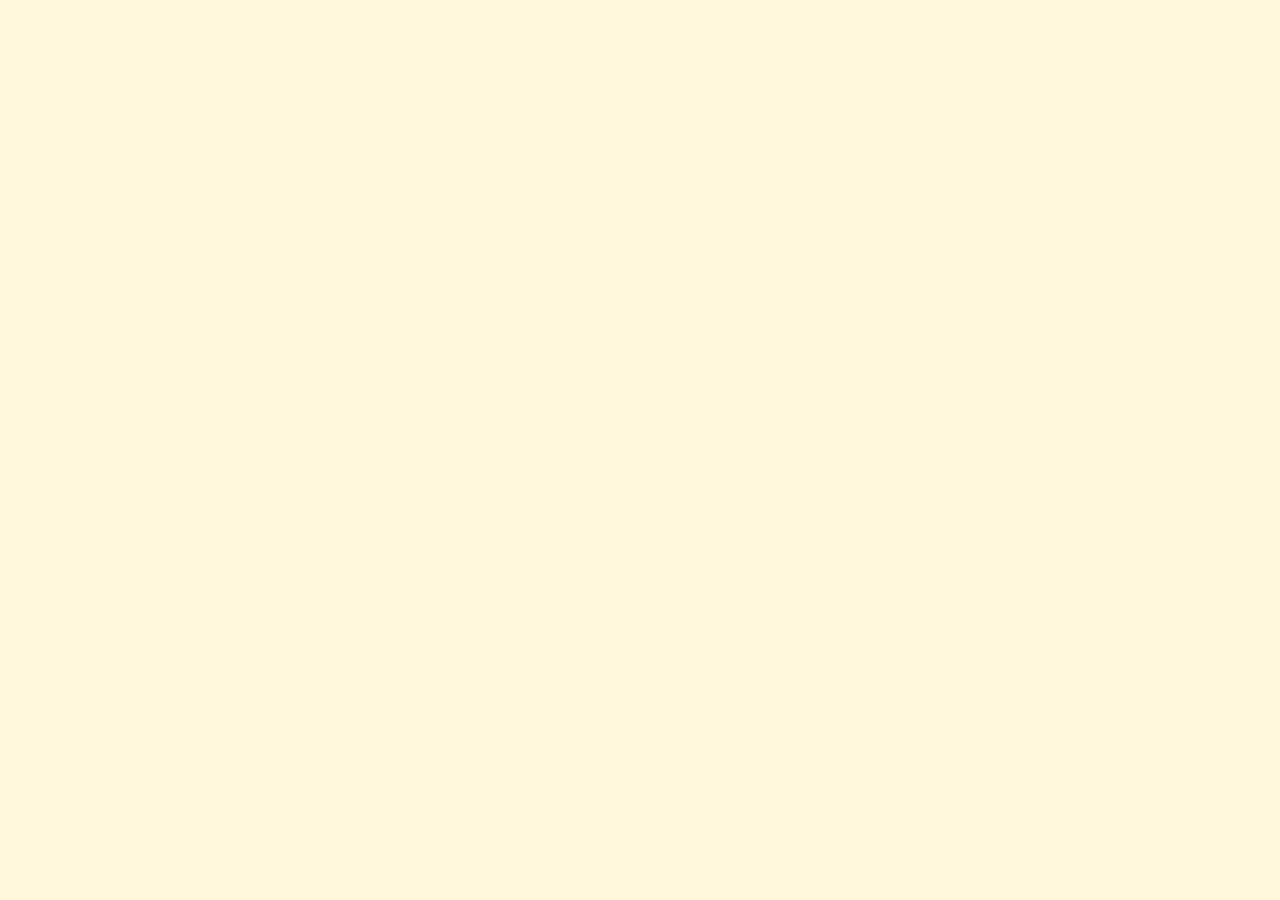
==== commit 45fd7a45: "conexao com o banco completa" ====
--- a/admin-blog.html
+++ b/admin-blog.html
@@ -7,27 +7,17 @@
     <title>Painel da Autora - Ariadne Zanardi</title>
     <link rel="stylesheet" href="./style/blog.css">
     <link rel="stylesheet" href="./style/admin-blog.css">
+    <link rel="icon" type="image/png" href="./images/logo.png">
     <link href="https://fonts.googleapis.com/css2?family=Playfair+Display:ital,wght@0,400;0,600;0,700;1,400&family=Poppins:wght@300;400;500;600&display=swap" rel="stylesheet">
 </head>
 <body>
-    <!-- ================= Header (mesmo do blog) ================= -->
-    <header>
-        <a href="index.html" class="logo-link">
-            <img src="images/logo.png" alt="Ariadne Zanardi" class="logo"
-                 onerror="this.classList.add('logo-broken'); document.getElementById('logoFallback').classList.add('show');">
-            <span class="logo-fallback" id="logoFallback">Ariadne Zanardi</span>
-        </a>
-        <nav>
-            <a href="index.html">Início</a>
-            <a href="blog.html">Blog</a>
-            <a href="conta.html" class="btn-entrar" id="navAuthLink">Entrar</a>
-        </nav>
-    </header>
+    <div id="header-placeholder"></div>
 
     <main class="adm-wrap">
 
-        <!-- ================= Painel da Autora (página exclusiva da administradora) ================= -->
-        <div id="adminApp">
+        <!-- ============ Painel da Autora (exclusivo da administradora) ============ -->
+        <!-- Fica oculto até o script confirmar que a pessoa logada é administradora -->
+        <div id="adminApp" hidden>
 
             <div class="adm-top">
                 <div>
@@ -110,8 +100,7 @@
 
                     <button type="button" class="btn-reset" id="resetPostsBtn">Limpar todos os posts (resetar)</button>
                     <p class="author-hint">
-                        Apaga os posts salvos neste navegador. Enquanto não houver banco de dados,
-                        é o único jeito de "zerar" o blog.
+                        Apaga todos os posts publicados por você, incluindo as fotos. Essa ação não pode ser desfeita.
                     </p>
                     <p class="adm-status" id="listStatus" role="status"></p>
                 </section>
@@ -120,459 +109,10 @@
         </div>
     </main>
 
-    <!-- ================= Footer ================= -->
-    <footer>
-        <div class="footer-inner">
-            <div class="footer-brand">
-                Ariadne Zanardi
-                <small>Seu estilo, do seu jeito.</small>
-            </div>
-            <div class="footer-social">
-                <a href="#">Instagram</a>
-                <a href="#">TikTok</a>
-                <a href="#">Pinterest</a>
-                <a href="#">Portfólio</a>
-                <a href="#">Contato</a>
-            </div>
-        </div>
-        <p class="footer-bottom">© <span id="year"></span> Ariadne Zanardi · Moda e Estilo · Todos os direitos reservados.</p>
-    </footer>
+    <div id="footer-placeholder"></div>
+    <script type="module" src="./database/layout.js"></script>
 
     <script type="module" src="./database/navAuth.js"></script>
-    <script>
-        /* ==========================================================
-           PAINEL DA AUTORA — protótipo sem banco de dados
-
-           Esta página é só da administradora e abre livremente (sem login).
-           Tudo que depende de servidor está concentrado em UM objeto,
-           o PostsAPI, para quem for ligar o banco trocar só ele.
-
-           ----------------------------------------------------------
-           PONTOS DE BACKEND (resumo para quem for implementar)
-           ----------------------------------------------------------
-           POSTS (tabela sugerida: posts)
-             id (PK) | title | category | excerpt | content | image_url
-             | created_at | author_id
-             GET    /api/posts           -> lista (blog.html também usa)
-             POST   /api/posts           -> cria (multipart/form-data, com a imagem)
-             DELETE /api/posts/:id       -> exclui um post
-             DELETE /api/posts           -> apaga todos (opcional; só para o reset)
-             * A imagem deve ir para um storage (S3, Firebase Storage,
-               pasta do servidor...) e o banco guarda só a URL em image_url.
-
-           PERMISSÃO (quando houver login)
-             * Esta página não tem proteção no navegador. Quando existir
-               login, os endpoints de escrita (POST/DELETE) devem aceitar só
-               usuários com role === 'admin' (401/403 para os demais), e o
-               link para esta página pode aparecer só para a admin.
-
-           Enquanto isso, os posts ficam no localStorage com a MESMA chave
-           e o MESMO formato que o blog.html lê (az_blog_posts).
-           ========================================================== */
-
-        const $ = id => document.getElementById(id);
-
-        /* ==========================================================
-           PostsAPI — acesso aos posts
-              Todas as funções são async de propósito: quando virarem
-              chamadas fetch(), o restante da página continua igual.
-           ========================================================== */
-        const PostsAPI = (() => {
-            const STORAGE_KEY = 'az_blog_posts';   // mesma chave lida pelo blog.html
-
-            function readLocal() {
-                try {
-                    const raw = localStorage.getItem(STORAGE_KEY);
-                    return raw ? JSON.parse(raw) : [];
-                } catch (e) {
-                    console.error('Não foi possível ler os posts salvos:', e);
-                    return [];
-                }
-            }
-
-            function writeLocal(posts) {
-                try {
-                    localStorage.setItem(STORAGE_KEY, JSON.stringify(posts));
-                    return true;
-                } catch (e) {
-                    // Ex.: estourou o limite do localStorage (fotos grandes)
-                    console.error('Não foi possível salvar os posts:', e);
-                    return false;
-                }
-            }
-
-            return {
-                /* BACKEND: const res = await fetch('/api/posts'); return res.json(); */
-                async list() {
-                    return readLocal();
-                },
-
-                /* BACKEND:
-                   const data = new FormData();
-                   data.append('image', imageFile);          // o File ORIGINAL, não o base64
-                   data.append('title', title);
-                   data.append('category', cat);
-                   data.append('excerpt', excerpt);
-                   data.append('content', content);
-                   const res = await fetch('/api/posts', { method: 'POST', body: data, credentials: 'include' });
-                   if (!res.ok) throw new Error('FALHA_AO_PUBLICAR');
-                   return res.json();                        // devolve o post criado (com id e image_url)
-                */
-                async create({ title, cat, excerpt, content, imageDataUrl }) {
-                    const now = new Date();
-                    const post = {
-                        id: Date.now(),
-                        title,
-                        cat,
-                        excerpt,
-                        content: content || excerpt,
-                        imageUrl: imageDataUrl,
-                        createdAt: now.getTime(),
-                        dateLabel: now.toLocaleDateString('pt-BR', { day: 'numeric', month: 'short', year: 'numeric' })
-                    };
-
-                    const posts = readLocal();
-                    posts.unshift(post);                      // post novo aparece primeiro
-                    if (!writeLocal(posts)) throw new Error('ARMAZENAMENTO_CHEIO');
-                    return post;
-                },
-
-                /* BACKEND: await fetch('/api/posts/' + id, { method: 'DELETE', credentials: 'include' }); */
-                async remove(id) {
-                    const posts = readLocal().filter(p => p.id !== id);
-                    if (!writeLocal(posts)) throw new Error('FALHA_AO_EXCLUIR');
-                },
-
-                /* BACKEND: await fetch('/api/posts', { method: 'DELETE', credentials: 'include' }); */
-                async clearAll() {
-                    try {
-                        localStorage.removeItem(STORAGE_KEY);
-                    } catch (e) {
-                        throw new Error('FALHA_AO_LIMPAR');
-                    }
-                }
-            };
-        })();
-
-        const catLabels = {
-            tendencias: 'Tendências',
-            looks: 'Looks',
-            capsula: 'Guarda-roupa cápsula',
-            consultoria: 'Consultoria'
-        };
-
-        /* ==========================================================
-           Lista de posts publicados
-           ========================================================== */
-        const postsList = $('postsList');
-        const listStatus = $('listStatus');
-
-        function buildPostItem(post) {
-            const li = document.createElement('li');
-            li.className = 'adm-post';
-
-            const thumb = document.createElement('img');
-            thumb.className = 'adm-post-thumb';
-            thumb.src = post.imageUrl;
-            thumb.alt = '';
-
-            const info = document.createElement('div');
-            info.className = 'adm-post-info';
-
-            const title = document.createElement('h3');
-            title.textContent = post.title;
-
-            const meta = document.createElement('p');
-            meta.className = 'adm-post-meta';
-            const cat = document.createElement('span');
-            cat.className = 'cat';
-            cat.textContent = catLabels[post.cat] || post.cat;
-            meta.append(cat, ' · ' + (post.dateLabel || ''));
-
-            info.append(title, meta);
-
-            const actions = document.createElement('div');
-            actions.className = 'adm-post-actions';
-
-            const view = document.createElement('a');
-            view.className = 'adm-mini';
-            view.href = 'post.html?id=' + post.id;
-            view.textContent = 'Ver';
-
-            const del = document.createElement('button');
-            del.type = 'button';
-            del.className = 'adm-mini danger';
-            del.textContent = 'Excluir';
-            del.addEventListener('click', () => deletePost(post));
-
-            actions.append(view, del);
-            li.append(thumb, info, actions);
-            return li;
-        }
-
-        async function renderPosts() {
-            const posts = await PostsAPI.list();
-            postsList.innerHTML = '';
-            $('postCount').textContent = posts.length;
-
-            if (!posts.length) {
-                const li = document.createElement('li');
-                li.className = 'adm-empty';
-                li.innerHTML = '<strong>Nenhum post publicado</strong>Quando você publicar, o post aparece aqui e no blog.';
-                postsList.appendChild(li);
-                return;
-            }
-
-            posts.forEach(p => postsList.appendChild(buildPostItem(p)));
-        }
-
-        async function deletePost(post) {
-            if (!window.confirm('Excluir o post "' + post.title + '"? Essa ação não pode ser desfeita.')) return;
-
-            try {
-                await PostsAPI.remove(post.id);
-                listStatus.classList.add('ok');
-                listStatus.textContent = 'Post excluído.';
-                renderPosts();
-            } catch (err) {
-                listStatus.classList.remove('ok');
-                listStatus.textContent = 'Não foi possível excluir o post agora.';
-            }
-        }
-
-        $('resetPostsBtn').addEventListener('click', async () => {
-            const confirmed = window.confirm(
-                'Tem certeza? Isso vai apagar TODOS os posts publicados. Essa ação não pode ser desfeita.'
-            );
-            if (!confirmed) return;
-
-            try {
-                await PostsAPI.clearAll();
-                listStatus.classList.add('ok');
-                listStatus.textContent = 'Posts apagados. O blog foi resetado.';
-                renderPosts();
-            } catch (err) {
-                listStatus.classList.remove('ok');
-                listStatus.textContent = 'Não foi possível apagar os posts agora.';
-            }
-        });
-
-        /* ==========================================================
-           Upload da foto do post
-           ========================================================== */
-        const imageInput = $('newImage');
-        const uploadBox = $('uploadBox');
-        const uploadError = $('uploadError');
-        const uploadPreview = $('uploadPreview');
-        const previewImg = $('previewImg');
-
-        let uploadedFileDataUrl = null; // base64 já comprimido (para caber no localStorage)
-
-        const MAX_SIZE_MB = 15;       // limite do arquivo ORIGINAL escolhido pela pessoa
-        const MAX_DIMENSION = 1600;   // maior lado da imagem, depois de redimensionada
-        const JPEG_QUALITY = 0.82;    // qualidade da compressão (0 a 1)
-
-        /* Monta o conteúdo da caixa de upload sem usar innerHTML
-           (o nome do arquivo vem do usuário). */
-        function setUploadBox(icon, title, small) {
-            uploadBox.querySelectorAll('.upload-icon, .upload-text').forEach(n => n.remove());
-
-            const ic = document.createElement('span');
-            ic.className = 'upload-icon';
-            ic.textContent = icon;
-
-            const text = document.createElement('span');
-            text.className = 'upload-text';
-            const strong = document.createElement('strong');
-            strong.textContent = title;
-            text.appendChild(strong);
-
-            if (small) {
-                const sm = document.createElement('small');
-                sm.textContent = small;
-                text.appendChild(sm);
-            }
-
-            uploadBox.append(ic, text);
-        }
-
-        const UPLOAD_IDLE = ['＋', 'Enviar foto do post', 'JPG, PNG ou WEBP · arraste o arquivo aqui ou clique para escolher'];
-
-        /* BACKEND: com servidor, esta compressão deixa de ser necessária:
-           envie o File original por FormData e guarde só a URL devolvida. */
-        function compressImage(file) {
-            return new Promise((resolve, reject) => {
-                const reader = new FileReader();
-
-                reader.onload = () => {
-                    const img = new Image();
-
-                    img.onload = () => {
-                        let { width, height } = img;
-
-                        if (width > MAX_DIMENSION || height > MAX_DIMENSION) {
-                            if (width > height) {
-                                height = Math.round(height * (MAX_DIMENSION / width));
-                                width = MAX_DIMENSION;
-                            } else {
-                                width = Math.round(width * (MAX_DIMENSION / height));
-                                height = MAX_DIMENSION;
-                            }
-                        }
-
-                        const canvas = document.createElement('canvas');
-                        canvas.width = width;
-                        canvas.height = height;
-                        canvas.getContext('2d').drawImage(img, 0, 0, width, height);
-
-                        resolve(canvas.toDataURL('image/jpeg', JPEG_QUALITY));
-                    };
-
-                    img.onerror = () => reject(new Error('Não consegui processar essa imagem.'));
-                    img.src = reader.result;
-                };
-
-                reader.onerror = () => reject(new Error('Não consegui ler essa imagem.'));
-                reader.readAsDataURL(file);
-            });
-        }
-
-        function clearImage() {
-            uploadedFileDataUrl = null;
-            imageInput.value = '';
-            uploadPreview.hidden = true;
-            previewImg.removeAttribute('src');
-            uploadBox.classList.remove('has-file');
-            setUploadBox(...UPLOAD_IDLE);
-        }
-
-        function showPreview(file) {
-            uploadError.textContent = '';
-            setUploadBox('⏳', 'Preparando a imagem…');
-
-            compressImage(file)
-                .then(dataUrl => {
-                    uploadedFileDataUrl = dataUrl;
-                    previewImg.src = dataUrl;
-                    uploadPreview.hidden = false;
-
-                    const approxKB = Math.round((dataUrl.length * 0.75) / 1024);
-                    uploadBox.classList.add('has-file');
-                    setUploadBox('✓', file.name, '~' + approxKB + ' KB depois de otimizada · clique para trocar a foto');
-                })
-                .catch(err => {
-                    clearImage();
-                    uploadError.textContent = err.message || 'Não consegui processar essa imagem, tente outra.';
-                });
-        }
-
-        function handleFile(file) {
-            if (!file) return;
-
-            if (!file.type.startsWith('image/')) {
-                uploadError.textContent = 'Escolha um arquivo de imagem (JPG, PNG ou WEBP).';
-                return;
-            }
-
-            if (file.size > MAX_SIZE_MB * 1024 * 1024) {
-                uploadError.textContent = 'A imagem é muito grande. Envie um arquivo de até ' + MAX_SIZE_MB + ' MB.';
-                return;
-            }
-
-            showPreview(file);
-        }
-
-        imageInput.addEventListener('change', () => handleFile(imageInput.files[0]));
-
-        ['dragenter', 'dragover'].forEach(evt =>
-            uploadBox.addEventListener(evt, e => {
-                e.preventDefault();
-                uploadBox.classList.add('dragover');
-            })
-        );
-
-        ['dragleave', 'drop'].forEach(evt =>
-            uploadBox.addEventListener(evt, e => {
-                e.preventDefault();
-                uploadBox.classList.remove('dragover');
-            })
-        );
-
-        uploadBox.addEventListener('drop', e => handleFile(e.dataTransfer.files[0]));
-        $('removeImage').addEventListener('click', clearImage);
-
-        /* ---------- Contador do resumo ---------- */
-        const excerptField = $('newExcerpt');
-        excerptField.addEventListener('input', () => {
-            $('excerptCount').textContent = excerptField.value.length + ' / ' + excerptField.maxLength;
-        });
-
-        /* ==========================================================
-           Publicar
-           ========================================================== */
-        const publishBtn = $('publishBtn');
-        const publishStatus = $('publishStatus');
-
-        function setPublishStatus(text, ok) {
-            publishStatus.textContent = text;
-            publishStatus.classList.toggle('ok', !!ok);
-        }
-
-        publishBtn.addEventListener('click', async () => {
-            const title = $('newTitle').value.trim();
-            const excerpt = excerptField.value.trim();
-            const content = $('newContent').value.trim();
-
-            if (!uploadedFileDataUrl) {
-                uploadError.textContent = 'Envie a foto do post antes de publicar.';
-                uploadBox.scrollIntoView({ behavior: 'smooth', block: 'center' });
-                return;
-            }
-
-            if (!title || !excerpt) {
-                setPublishStatus('Preencha título e resumo para publicar.', false);
-                return;
-            }
-
-            publishBtn.disabled = true;
-            setPublishStatus('Publicando…', true);
-
-            try {
-                await PostsAPI.create({
-                    title,
-                    cat: $('newCat').value,
-                    excerpt,
-                    content,
-                    imageDataUrl: uploadedFileDataUrl
-                });
-            } catch (err) {
-                publishBtn.disabled = false;
-                setPublishStatus(
-                    err.message === 'ARMAZENAMENTO_CHEIO'
-                        ? 'Não deu para salvar: o navegador não tem mais espaço reservado para o site. ' +
-                          'Tente uma foto mais simples ou exclua algum post antigo para abrir espaço.'
-                        : 'Não foi possível publicar agora. Tente novamente.',
-                    false
-                );
-                return;
-            }
-
-            publishBtn.disabled = false;
-
-            /* limpa o formulário */
-            $('newTitle').value = '';
-            excerptField.value = '';
-            $('newContent').value = '';
-            $('excerptCount').textContent = '0 / ' + excerptField.maxLength;
-            clearImage();
-
-            setPublishStatus('Publicado no blog! ♡', true);
-            renderPosts();
-        });
-
-        /* ---------- Início ---------- */
-        $('year').textContent = new Date().getFullYear();
-        renderPosts();
-    </script>
+    <script type="module" src="./database/adminBlog.js"></script>
 </body>
-</html>
+</html>
